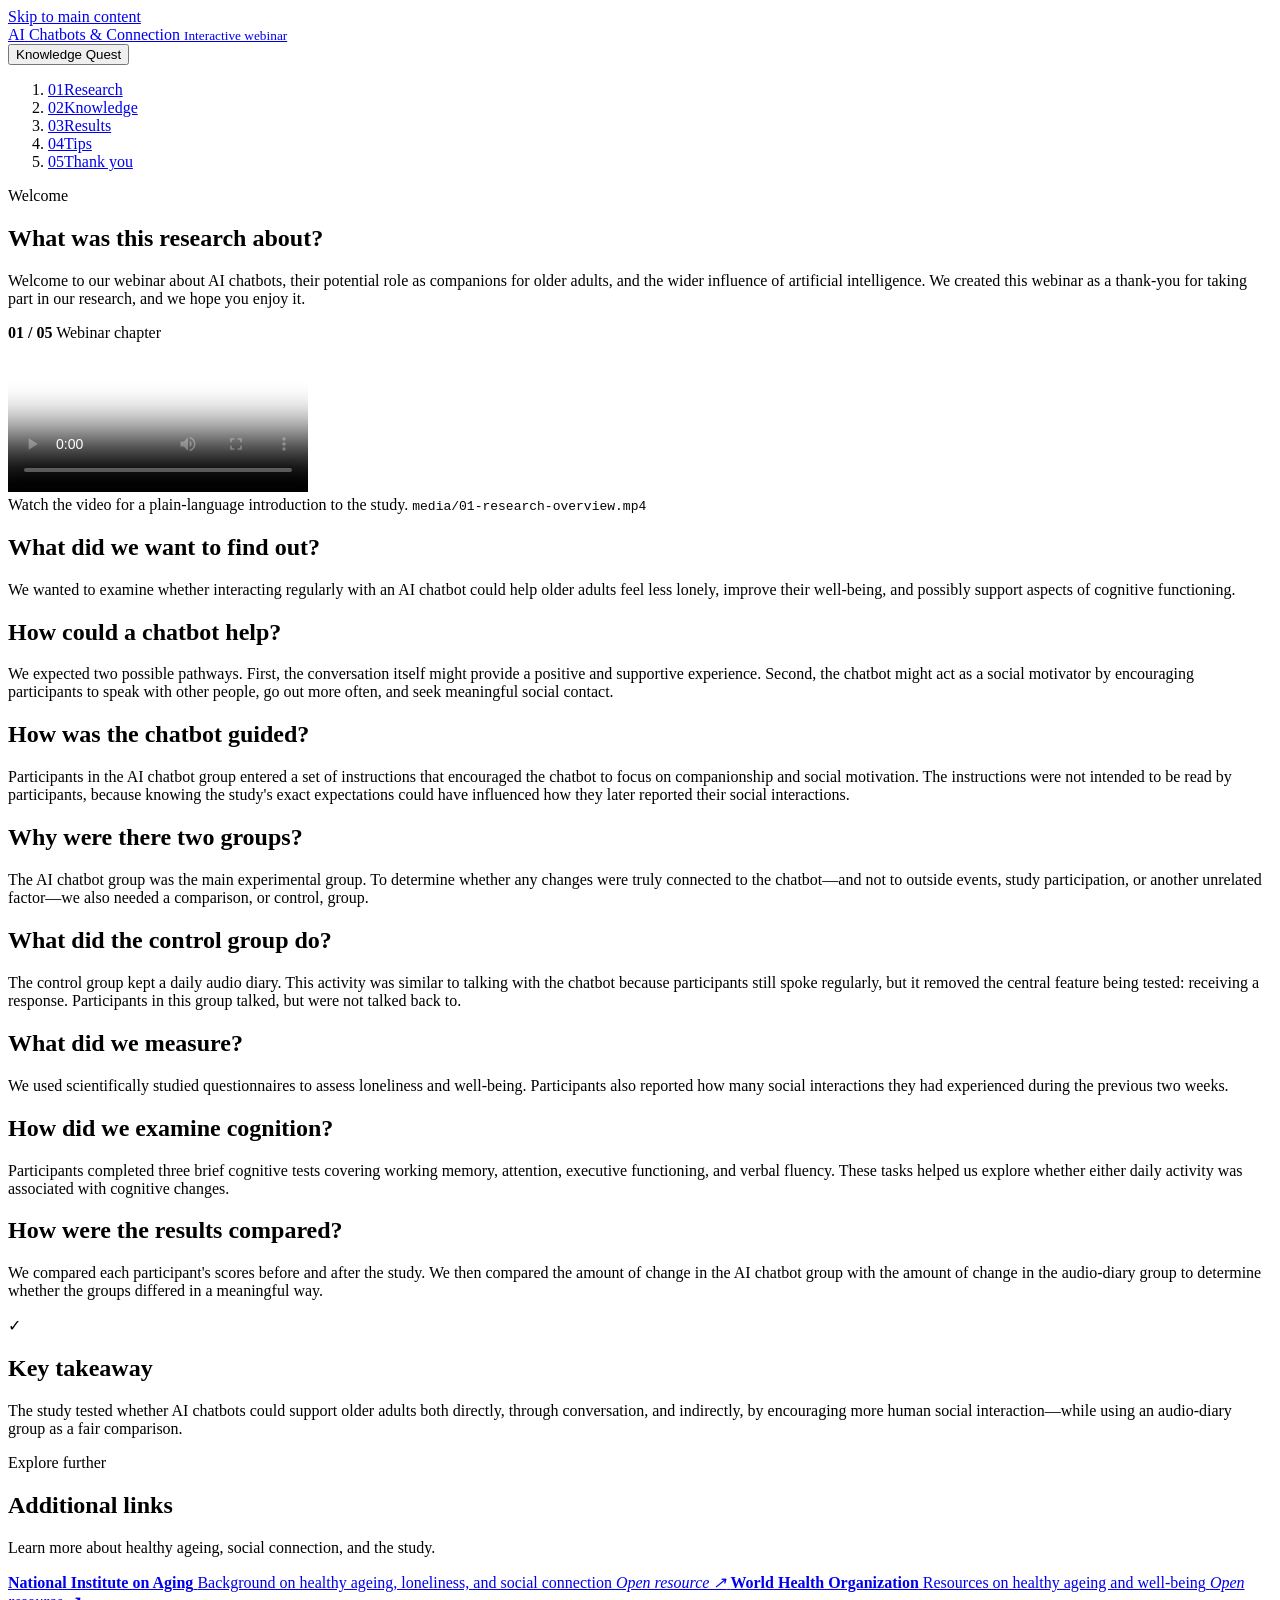
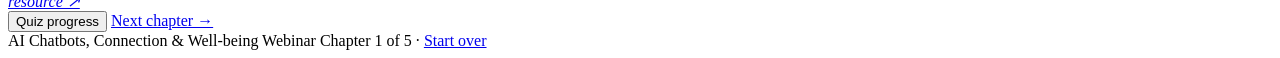
==== index.html @ cc3e3fc9 "Add files via upload" ====
<!doctype html>
<html lang="en">
<head>
  <meta charset="utf-8">
  <meta name="viewport" content="width=device-width, initial-scale=1">
  <meta
    name="description"
    content="A plain-language explanation of a four-week study examining whether AI chatbot conversations could reduce loneliness and support well-being, social interaction, and cognitive functioning in older adults."
  >
  <title>1. What was this research about? | AI Chatbots Webinar</title>
  <link rel="stylesheet" href="assets/style.css">
  <script src="assets/app.js" defer></script>
</head>

<body>
<a class="skip-link" href="#main">Skip to main content</a>

<header class="site-header">
  <div class="header-inner">
    <a class="brand" href="index.html">
      <span class="brand-mark">AI</span>
      <span class="brand-copy">
        Chatbots &amp; Connection
        <small>Interactive webinar</small>
      </span>
    </a>

    <div class="header-actions">
      <button class="quiz-launch" data-open-quiz>Knowledge Quest</button>
    </div>
  </div>

  <nav class="chapter-nav" aria-label="Webinar chapters">
    <ol>
      <li>
        <a href="index.html" aria-current="page">
          <span>01</span>Research
        </a>
      </li>

      <li>
        <a href="knowledge-and-gaps.html">
          <span>02</span>Knowledge
        </a>
      </li>

      <li>
        <a href="our-results.html">
          <span>03</span>Results
        </a>
      </li>

      <li>
        <a href="ai-chatbot-tips.html">
          <span>04</span>Tips
        </a>
      </li>

      <li>
        <a href="thank-you.html">
          <span>05</span>Thank you
        </a>
      </li>
    </ol>
  </nav>
</header>

<main id="main">

  <section class="hero">
    <div>
      <span class="eyebrow">Welcome</span>

      <h1>What was this research about?</h1>

      <p>
        Welcome to our webinar about AI chatbots, their potential role as companions
        for older adults, and the wider influence of artificial intelligence. We
        created this webinar as a thank-you for taking part in our research, and we
        hope you enjoy it.
      </p>
    </div>

    <aside class="chapter-badge" aria-label="Chapter 1 of 5">
      <strong>01 / 05</strong>
      <span>Webinar chapter</span>
    </aside>
  </section>


  <section class="video-card" aria-label="Chapter video">
    <video controls preload="metadata" poster="assets/poster-01.png">
      <source src="media/01-research-overview.mp4" type="video/mp4">
      Your browser does not support HTML video.
    </video>

    <div class="video-note">
      <span>Watch the video for a plain-language introduction to the study.</span>
      <code>media/01-research-overview.mp4</code>
    </div>
  </section>


  <section class="content-grid" aria-label="Chapter explanation">

    <article class="info-card">
      <h2>What did we want to find out?</h2>

      <p>
        We wanted to examine whether interacting regularly with an AI chatbot could
        help older adults feel less lonely, improve their well-being, and possibly
        support aspects of cognitive functioning.
      </p>
    </article>


    <article class="info-card">
      <h2>How could a chatbot help?</h2>

      <p>
        We expected two possible pathways. First, the conversation itself might
        provide a positive and supportive experience. Second, the chatbot might act
        as a social motivator by encouraging participants to speak with other people,
        go out more often, and seek meaningful social contact.
      </p>
    </article>


    <article class="info-card">
      <h2>How was the chatbot guided?</h2>

      <p>
        Participants in the AI chatbot group entered a set of instructions that
        encouraged the chatbot to focus on companionship and social motivation. The
        instructions were not intended to be read by participants, because knowing
        the study's exact expectations could have influenced how they later reported
        their social interactions.
      </p>
    </article>


    <article class="info-card">
      <h2>Why were there two groups?</h2>

      <p>
        The AI chatbot group was the main experimental group. To determine whether
        any changes were truly connected to the chatbot—and not to outside events,
        study participation, or another unrelated factor—we also needed a comparison,
        or control, group.
      </p>
    </article>


    <article class="info-card">
      <h2>What did the control group do?</h2>

      <p>
        The control group kept a daily audio diary. This activity was similar to
        talking with the chatbot because participants still spoke regularly, but it
        removed the central feature being tested: receiving a response. Participants
        in this group talked, but were not talked back to.
      </p>
    </article>


    <article class="info-card">
      <h2>What did we measure?</h2>

      <p>
        We used scientifically studied questionnaires to assess loneliness and
        well-being. Participants also reported how many social interactions they had
        experienced during the previous two weeks.
      </p>
    </article>


    <article class="info-card">
      <h2>How did we examine cognition?</h2>

      <p>
        Participants completed three brief cognitive tests covering working memory,
        attention, executive functioning, and verbal fluency. These tasks helped us
        explore whether either daily activity was associated with cognitive changes.
      </p>
    </article>


    <article class="info-card">
      <h2>How were the results compared?</h2>

      <p>
        We compared each participant's scores before and after the study. We then
        compared the amount of change in the AI chatbot group with the amount of
        change in the audio-diary group to determine whether the groups differed in a
        meaningful way.
      </p>
    </article>

  </section>


  <section class="takeaway">
    <div class="takeaway-icon">✓</div>

    <div>
      <h2>Key takeaway</h2>

      <p>
        The study tested whether AI chatbots could support older adults both directly,
        through conversation, and indirectly, by encouraging more human social
        interaction—while using an audio-diary group as a fair comparison.
      </p>
    </div>
  </section>


  <section class="resources">
    <div class="section-heading">

      <div>
        <span class="eyebrow">Explore further</span>
        <h2>Additional links</h2>
      </div>

      <p>
        Learn more about healthy ageing, social connection, and the study.
      </p>

    </div>


    <div class="resource-list">

      <a
        class="resource-link"
        href="https://www.nia.nih.gov/"
        target="_blank"
        rel="noopener noreferrer"
      >
        <strong>National Institute on Aging</strong>
        <span>Background on healthy ageing, loneliness, and social connection</span>
        <em>Open resource ↗</em>
      </a>


      <a
        class="resource-link"
        href="https://www.who.int/health-topics/ageing"
        target="_blank"
        rel="noopener noreferrer"
      >
        <strong>World Health Organization</strong>
        <span>Resources on healthy ageing and well-being</span>
        <em>Open resource ↗</em>
      </a>

    </div>
  </section>


  <nav class="page-controls" aria-label="Chapter controls">
    <span></span>

    <button data-open-quiz>
      Quiz progress
    </button>

    <a class="next" href="knowledge-and-gaps.html">
      Next chapter →
    </a>
  </nav>

</main>


<footer class="site-footer">
  <div class="footer-inner">

    <span>
      AI Chatbots, Connection &amp; Well-being Webinar
    </span>

    <span>
      Chapter 1 of 5 ·
      <a href="index.html">Start over</a>
    </span>

  </div>
</footer>


<dialog
  class="quiz-dialog"
  id="quizDialog"
  aria-labelledby="quizTitle"
>
  <div class="quiz-shell">

    <div class="quiz-top">

      <div>
        <span class="eyebrow">Interactive game</span>
        <h2 id="quizTitle">Knowledge Quest</h2>
      </div>

      <button
        class="quiz-close"
        data-close-quiz
        aria-label="Close quiz"
      >
        ×
      </button>

    </div>

    <div id="quizContent"></div>

  </div>
</dialog>

</body>
</html>
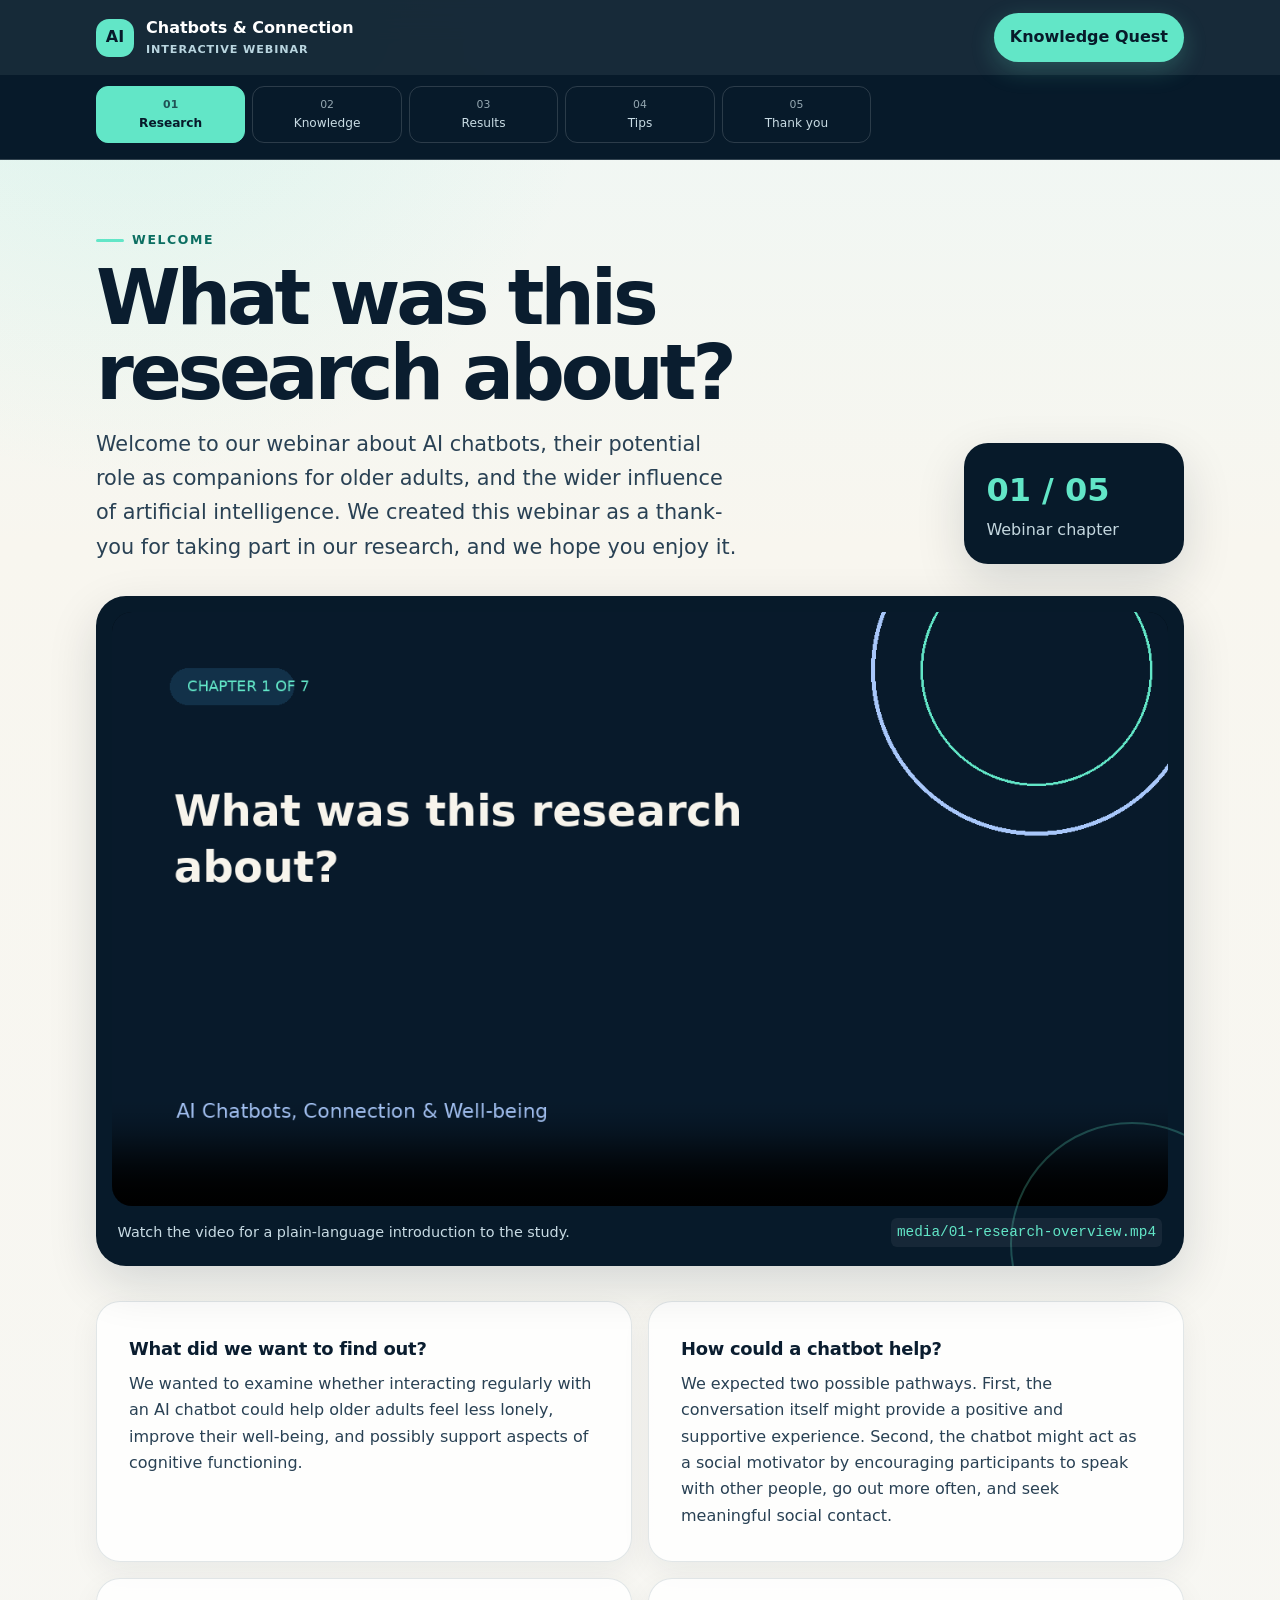
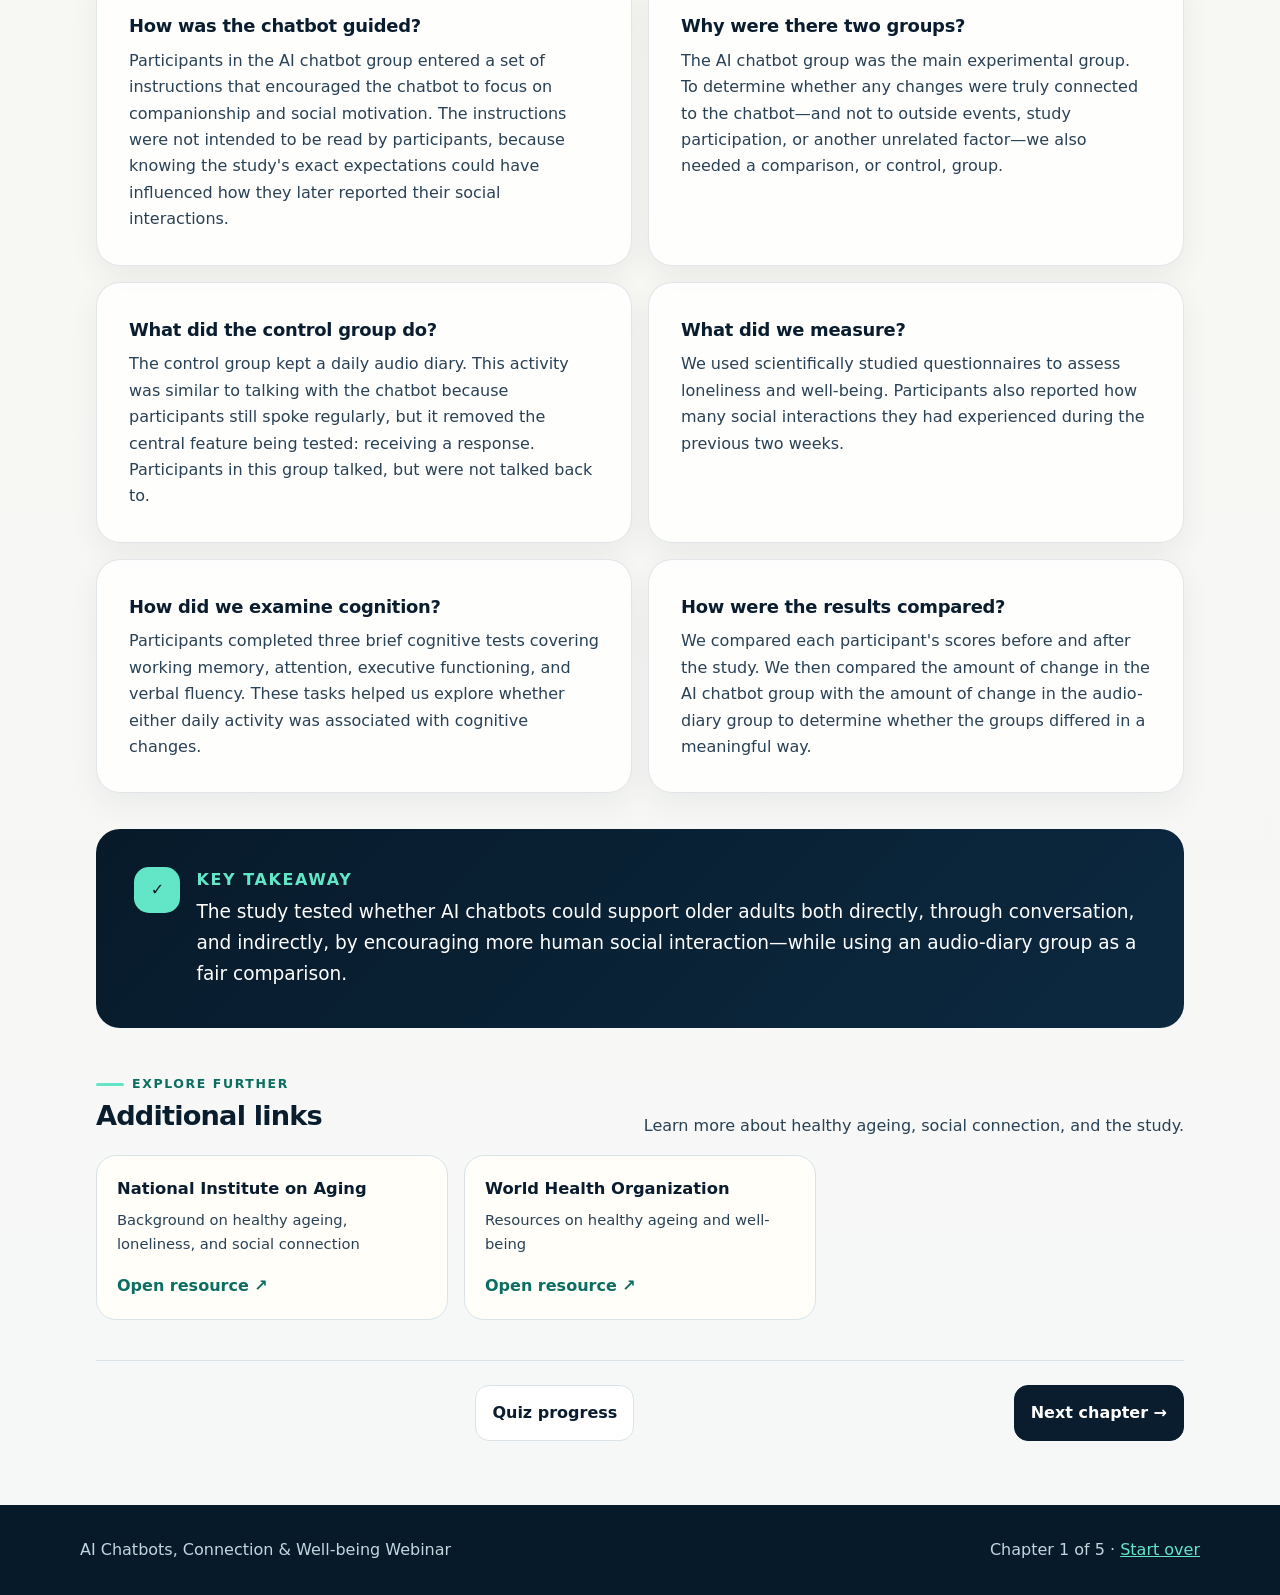
==== commit d8b16254: "Update index.html" ====
--- a/index.html
+++ b/index.html
@@ -8,8 +8,8 @@
     content="A plain-language explanation of a four-week study examining whether AI chatbot conversations could reduce loneliness and support well-being, social interaction, and cognitive functioning in older adults."
   >
   <title>1. What was this research about? | AI Chatbots Webinar</title>
-  <link rel="stylesheet" href="assets/style.css">
-  <script src="assets/app.js" defer></script>
+  <link rel="stylesheet" href="style.css">
+  <script src="app.js" defer></script>
 </head>
 
 <body>
@@ -89,7 +89,7 @@
 
 
   <section class="video-card" aria-label="Chapter video">
-    <video controls preload="metadata" poster="assets/poster-01.png">
+    <video controls preload="metadata" poster="poster-01.png">
       <source src="media/01-research-overview.mp4" type="video/mp4">
       Your browser does not support HTML video.
     </video>
@@ -319,4 +319,4 @@
 </dialog>
 
 </body>
-</html>+</html>
--- a/style.css
+++ b/style.css
@@ -0,0 +1,218 @@
+
+:root{
+  --ink:#0a1d2f;
+  --ink-soft:#294154;
+  --navy:#071a2a;
+  --navy-2:#0c2940;
+  --mint:#62e6c7;
+  --sky:#a8c7fa;
+  --cream:#f7f4ec;
+  --paper:#fffef9;
+  --line:#d9e3e8;
+  --warning:#f4c36a;
+  --shadow:0 18px 50px rgba(5,27,43,.14);
+  --radius:24px;
+  --max:1120px;
+}
+*{box-sizing:border-box}
+html{scroll-behavior:smooth}
+body{
+  margin:0;
+  font-family:Inter,ui-sans-serif,system-ui,-apple-system,BlinkMacSystemFont,"Segoe UI",sans-serif;
+  color:var(--ink);
+  background:
+    radial-gradient(circle at 10% 0%,rgba(98,230,199,.15),transparent 30rem),
+    linear-gradient(180deg,#eef7f5 0,#f8f6ef 34rem,#f6f8f8 100%);
+  line-height:1.65;
+}
+a{color:inherit}
+button,input{font:inherit}
+.skip-link{
+  position:absolute;left:-9999px;top:8px;background:white;padding:.75rem 1rem;z-index:1000;border-radius:10px
+}
+.skip-link:focus{left:8px}
+.site-header{
+  position:sticky;top:0;z-index:50;
+  background:rgba(7,26,42,.93);
+  backdrop-filter:blur(16px);
+  color:white;
+  border-bottom:1px solid rgba(255,255,255,.12)
+}
+.header-inner{
+  max-width:var(--max);margin:auto;padding:.8rem 1rem;
+  display:flex;align-items:center;justify-content:space-between;gap:1rem
+}
+.brand{display:flex;align-items:center;gap:.75rem;text-decoration:none;font-weight:800}
+.brand-mark{
+  width:38px;height:38px;border-radius:13px;
+  display:grid;place-items:center;background:var(--mint);color:var(--navy);font-weight:900
+}
+.brand-copy small{display:block;color:#b9d5df;font-size:.7rem;letter-spacing:.08em;text-transform:uppercase}
+.header-actions{display:flex;align-items:center;gap:.7rem}
+.quiz-launch{
+  border:0;border-radius:999px;padding:.72rem 1rem;font-weight:800;
+  color:var(--navy);background:var(--mint);cursor:pointer;
+  box-shadow:0 8px 24px rgba(98,230,199,.22)
+}
+.menu-toggle{display:none;background:transparent;border:1px solid rgba(255,255,255,.35);color:white;border-radius:10px;padding:.55rem .75rem}
+.chapter-nav{background:var(--navy);color:white}
+.chapter-nav ol{
+  max-width:var(--max);margin:0 auto;padding:.7rem 1rem 1rem;
+  display:grid;grid-template-columns:repeat(7,1fr);gap:.45rem;list-style:none
+}
+.chapter-nav a{
+  display:block;text-decoration:none;text-align:center;
+  border:1px solid rgba(255,255,255,.15);border-radius:12px;
+  padding:.52rem .35rem;color:#c9dce4;font-size:.76rem;white-space:nowrap;overflow:hidden;text-overflow:ellipsis
+}
+.chapter-nav a span{display:block;font-size:.68rem;opacity:.72}
+.chapter-nav a:hover,.chapter-nav a:focus-visible{border-color:var(--mint);color:white}
+.chapter-nav a[aria-current="page"]{background:var(--mint);color:var(--navy);border-color:var(--mint);font-weight:900}
+main{max-width:var(--max);margin:auto;padding:clamp(2rem,5vw,4rem) 1rem 4rem}
+.hero{
+  display:grid;grid-template-columns:minmax(0,1.25fr) minmax(260px,.75fr);
+  gap:clamp(1.5rem,4vw,4rem);align-items:end;margin-bottom:2rem
+}
+.eyebrow{
+  display:inline-flex;align-items:center;gap:.5rem;
+  text-transform:uppercase;letter-spacing:.13em;font-weight:900;font-size:.78rem;color:#0b6e61
+}
+.eyebrow::before{content:"";width:28px;height:3px;background:var(--mint);border-radius:999px}
+h1{font-size:clamp(2.4rem,6vw,5.7rem);line-height:.98;letter-spacing:-.055em;margin:.6rem 0 1rem;max-width:950px}
+.hero p{font-size:clamp(1.05rem,2vw,1.3rem);color:var(--ink-soft);max-width:760px;margin:0}
+.chapter-badge{
+  justify-self:end;background:var(--navy);color:white;border-radius:var(--radius);padding:1.3rem 1.4rem;
+  min-width:220px;box-shadow:var(--shadow)
+}
+.chapter-badge strong{display:block;font-size:2rem;color:var(--mint)}
+.chapter-badge span{color:#c4d7df}
+.video-card{
+  background:var(--navy);padding:clamp(.65rem,2vw,1rem);border-radius:30px;box-shadow:var(--shadow);
+  position:relative;overflow:hidden;margin:2rem 0 1rem
+}
+.video-card::after{
+  content:"";position:absolute;inset:auto -70px -100px auto;width:240px;height:240px;border-radius:50%;
+  border:2px solid rgba(98,230,199,.25);pointer-events:none
+}
+.video-card video{display:block;width:100%;aspect-ratio:16/9;border-radius:20px;background:#020b12}
+.video-note{
+  display:flex;justify-content:space-between;gap:1rem;align-items:center;color:#c8dbe4;padding:.75rem .35rem .15rem;font-size:.9rem
+}
+.video-note code{color:var(--mint);background:rgba(255,255,255,.06);padding:.18rem .4rem;border-radius:6px}
+.content-grid{
+  margin:2.2rem 0;display:grid;grid-template-columns:repeat(2,minmax(0,1fr));gap:1rem
+}
+.info-card{
+  background:rgba(255,255,255,.82);border:1px solid rgba(17,60,74,.12);
+  border-radius:var(--radius);padding:clamp(1.25rem,3vw,2rem);
+  box-shadow:0 10px 30px rgba(11,41,56,.06)
+}
+.info-card h2{font-size:1.12rem;margin:0 0 .45rem;letter-spacing:-.015em}
+.info-card p{margin:0;color:var(--ink-soft)}
+.results-panel{
+  background:#fff8df;border:1px solid #e8c66d;border-radius:var(--radius);
+  padding:1.2rem 1.4rem;margin:1.4rem 0
+}
+.results-panel strong{display:block;margin-bottom:.25rem}
+.placeholder-grid{display:grid;grid-template-columns:repeat(4,1fr);gap:.8rem;margin-top:1rem}
+.placeholder-stat{background:white;border:1px dashed #c89c35;border-radius:16px;padding:1rem}
+.placeholder-stat b{display:block;font-size:1.25rem;color:#865e0c}
+.takeaway{
+  background:linear-gradient(135deg,var(--navy),var(--navy-2));
+  color:white;border-radius:var(--radius);padding:clamp(1.4rem,4vw,2.4rem);
+  display:grid;grid-template-columns:auto 1fr;gap:1rem;align-items:start
+}
+.takeaway-icon{width:46px;height:46px;display:grid;place-items:center;border-radius:15px;background:var(--mint);color:var(--navy);font-weight:900}
+.takeaway h2{margin:0 0 .25rem;font-size:1rem;color:var(--mint);text-transform:uppercase;letter-spacing:.1em}
+.takeaway p{margin:0;font-size:1.16rem}
+.resources{margin:2.5rem 0}
+.section-heading{display:flex;justify-content:space-between;gap:1rem;align-items:end;margin-bottom:1rem}
+.section-heading h2{font-size:1.7rem;margin:0;letter-spacing:-.03em}
+.section-heading p{margin:0;color:var(--ink-soft)}
+.resource-list{display:grid;grid-template-columns:repeat(3,minmax(0,1fr));gap:1rem}
+.resource-link{
+  text-decoration:none;background:var(--paper);border:1px solid var(--line);border-radius:20px;padding:1.25rem;
+  display:flex;flex-direction:column;min-height:160px;transition:.2s transform,.2s box-shadow,.2s border-color
+}
+.resource-link:hover,.resource-link:focus-visible{transform:translateY(-3px);box-shadow:var(--shadow);border-color:var(--mint)}
+.resource-link strong{font-size:1.02rem}
+.resource-link span{color:var(--ink-soft);font-size:.92rem;margin-top:.3rem}
+.resource-link em{font-style:normal;margin-top:auto;padding-top:1rem;font-weight:900;color:#0b6e61}
+.page-controls{
+  display:flex;justify-content:space-between;gap:1rem;align-items:center;
+  border-top:1px solid var(--line);padding-top:1.5rem;margin-top:2.5rem
+}
+.page-controls a,.page-controls button{
+  text-decoration:none;border:1px solid var(--line);background:white;color:var(--ink);
+  border-radius:14px;padding:.85rem 1rem;font-weight:800;cursor:pointer
+}
+.page-controls .next{background:var(--ink);color:white;border-color:var(--ink)}
+.site-footer{background:var(--navy);color:#c3d6df;padding:2rem 1rem}
+.footer-inner{max-width:var(--max);margin:auto;display:flex;justify-content:space-between;gap:1rem;align-items:center}
+.footer-inner a{color:var(--mint)}
+/* Quiz */
+.quiz-dialog{
+  width:min(720px,calc(100% - 1.25rem));border:0;border-radius:28px;padding:0;
+  box-shadow:0 30px 100px rgba(0,0,0,.35);background:var(--paper)
+}
+.quiz-dialog::backdrop{background:rgba(2,10,16,.76);backdrop-filter:blur(4px)}
+.quiz-shell{padding:clamp(1.2rem,4vw,2rem)}
+.quiz-top{display:flex;justify-content:space-between;gap:1rem;align-items:start}
+.quiz-top h2{margin:0;font-size:1.7rem;letter-spacing:-.03em}
+.quiz-close{border:0;background:#e9eff1;width:38px;height:38px;border-radius:50%;cursor:pointer;font-size:1.2rem}
+.quiz-meta{display:flex;gap:.7rem;flex-wrap:wrap;margin:1rem 0}
+.pill{padding:.36rem .7rem;border-radius:999px;background:#e8f6f3;font-weight:800;font-size:.86rem}
+.quiz-progress{height:10px;background:#dce6e8;border-radius:999px;overflow:hidden}
+.quiz-progress span{display:block;height:100%;width:0;background:var(--mint);transition:width .25s}
+.question{font-size:1.25rem;font-weight:850;margin:1.35rem 0 .85rem}
+.answer-list{display:grid;gap:.65rem}
+.answer{
+  width:100%;text-align:left;border:1px solid var(--line);background:white;border-radius:14px;padding:.9rem 1rem;
+  cursor:pointer;display:flex;gap:.75rem;align-items:flex-start
+}
+.answer:hover,.answer:focus-visible{border-color:#5ebfac}
+.answer.selected{border-color:#0d8b75;background:#effbf8}
+.answer.correct{border-color:#2c916b;background:#e9f8ef}
+.answer.incorrect{border-color:#bd5555;background:#fff0f0}
+.answer-key{
+  flex:0 0 28px;height:28px;border-radius:8px;background:#edf1f2;display:grid;place-items:center;font-weight:900
+}
+.feedback{
+  margin-top:1rem;padding:1rem;border-radius:14px;background:#eef5f6;display:none
+}
+.feedback.show{display:block}
+.quiz-actions{display:flex;justify-content:flex-end;gap:.75rem;margin-top:1rem}
+.quiz-actions button{border:0;border-radius:12px;padding:.8rem 1rem;font-weight:900;cursor:pointer}
+.quiz-actions .primary{background:var(--ink);color:white}
+.quiz-actions .secondary{background:#e7edef;color:var(--ink)}
+.quiz-finish{text-align:center;padding:1rem 0}
+.quiz-finish .score-ring{
+  width:150px;height:150px;border-radius:50%;display:grid;place-items:center;margin:1rem auto;
+  border:14px solid var(--mint);background:var(--navy);color:white;font-size:2rem;font-weight:900
+}
+.confetti{position:fixed;inset:0;pointer-events:none;overflow:hidden;z-index:9999}
+.confetti i{position:absolute;top:-10px;width:10px;height:16px;background:var(--mint);animation:fall 1.7s linear forwards}
+@keyframes fall{to{transform:translateY(105vh) rotate(720deg)}}
+@media (max-width:850px){
+  .hero{grid-template-columns:1fr}
+  .chapter-badge{justify-self:start}
+  .content-grid,.resource-list{grid-template-columns:1fr}
+  .placeholder-grid{grid-template-columns:repeat(2,1fr)}
+  .chapter-nav ol{grid-template-columns:repeat(7,minmax(84px,1fr));overflow:auto}
+}
+@media (max-width:560px){
+  .brand-copy{display:none}
+  .menu-toggle{display:inline-block}
+  .header-actions .quiz-launch{padding:.65rem .8rem}
+  h1{font-size:2.55rem}
+  .video-note{display:block}
+  .video-note code{display:inline-block;margin-top:.35rem}
+  .takeaway{grid-template-columns:1fr}
+  .page-controls{align-items:stretch;flex-direction:column}
+  .page-controls a,.page-controls button{text-align:center}
+  .placeholder-grid{grid-template-columns:1fr}
+  .footer-inner{align-items:flex-start;flex-direction:column}
+}
+@media (prefers-reduced-motion:reduce){
+  *{scroll-behavior:auto!important;animation:none!important;transition:none!important}
+}
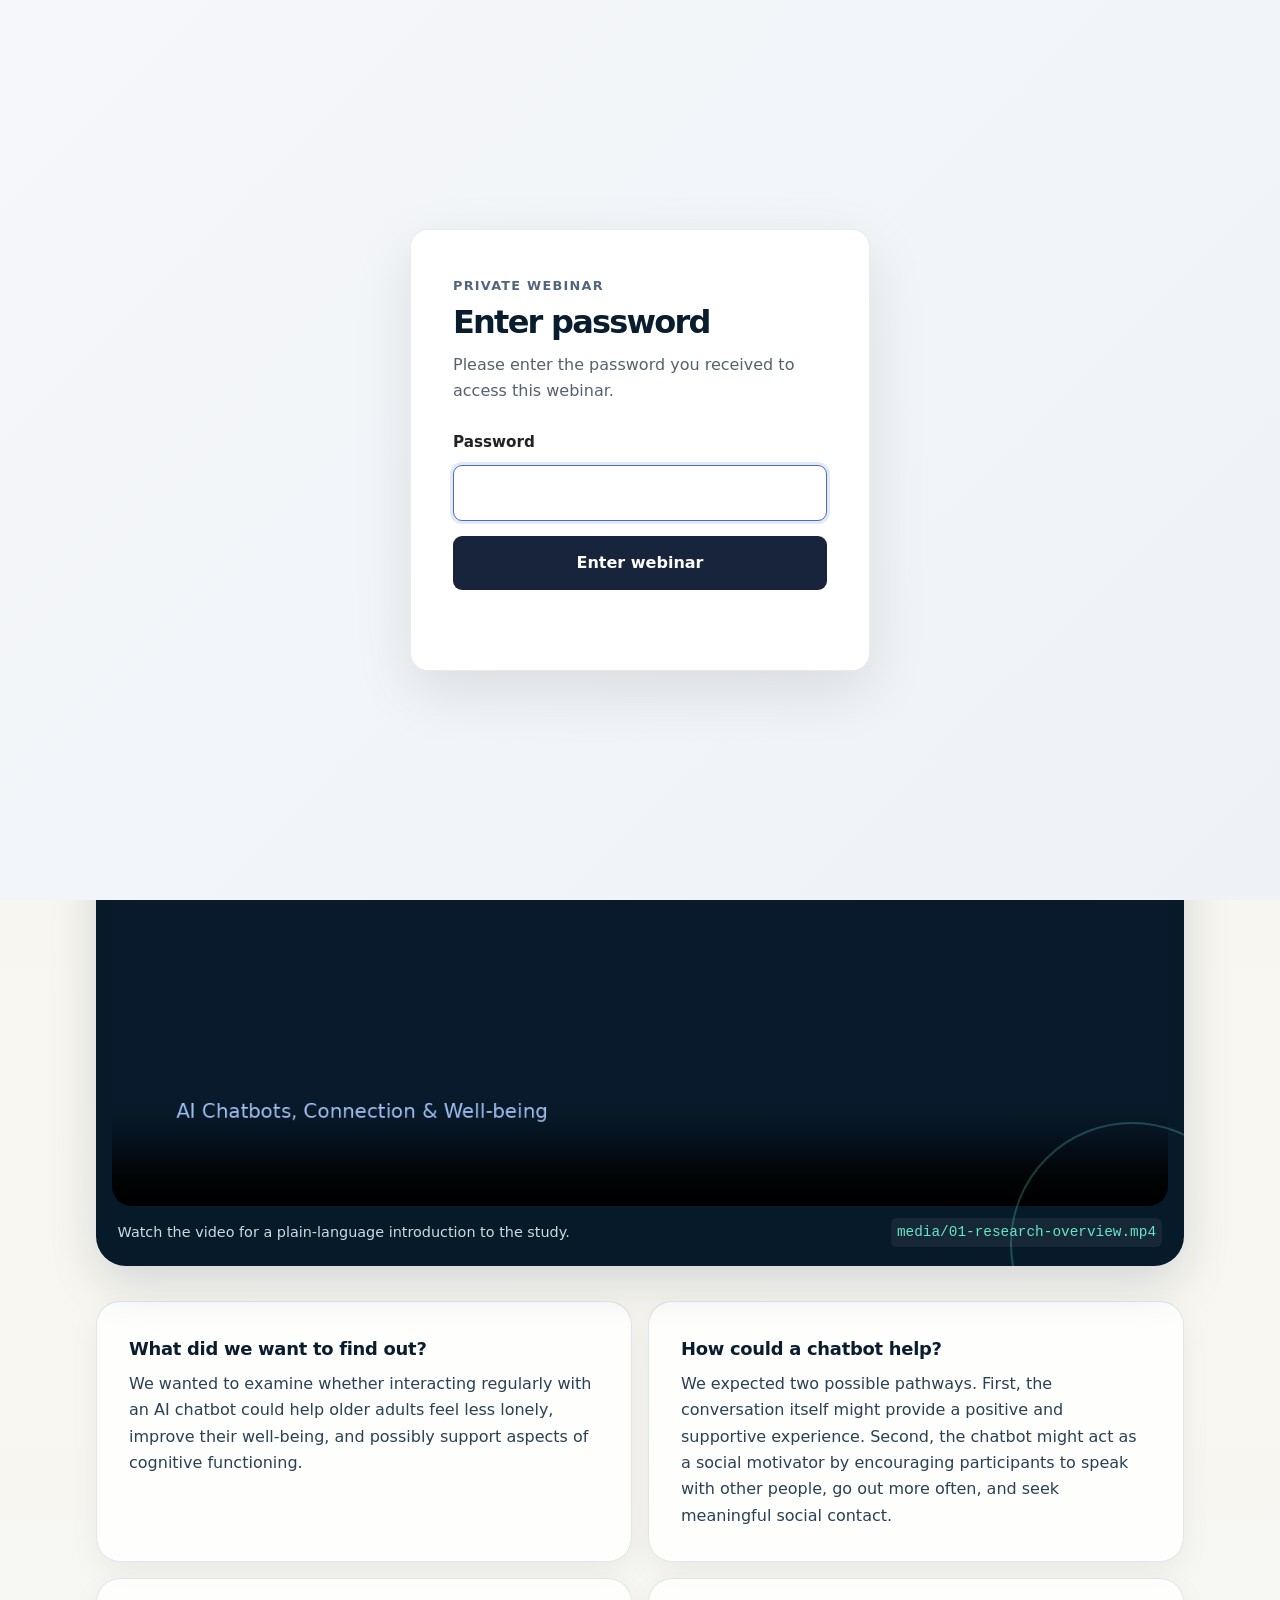
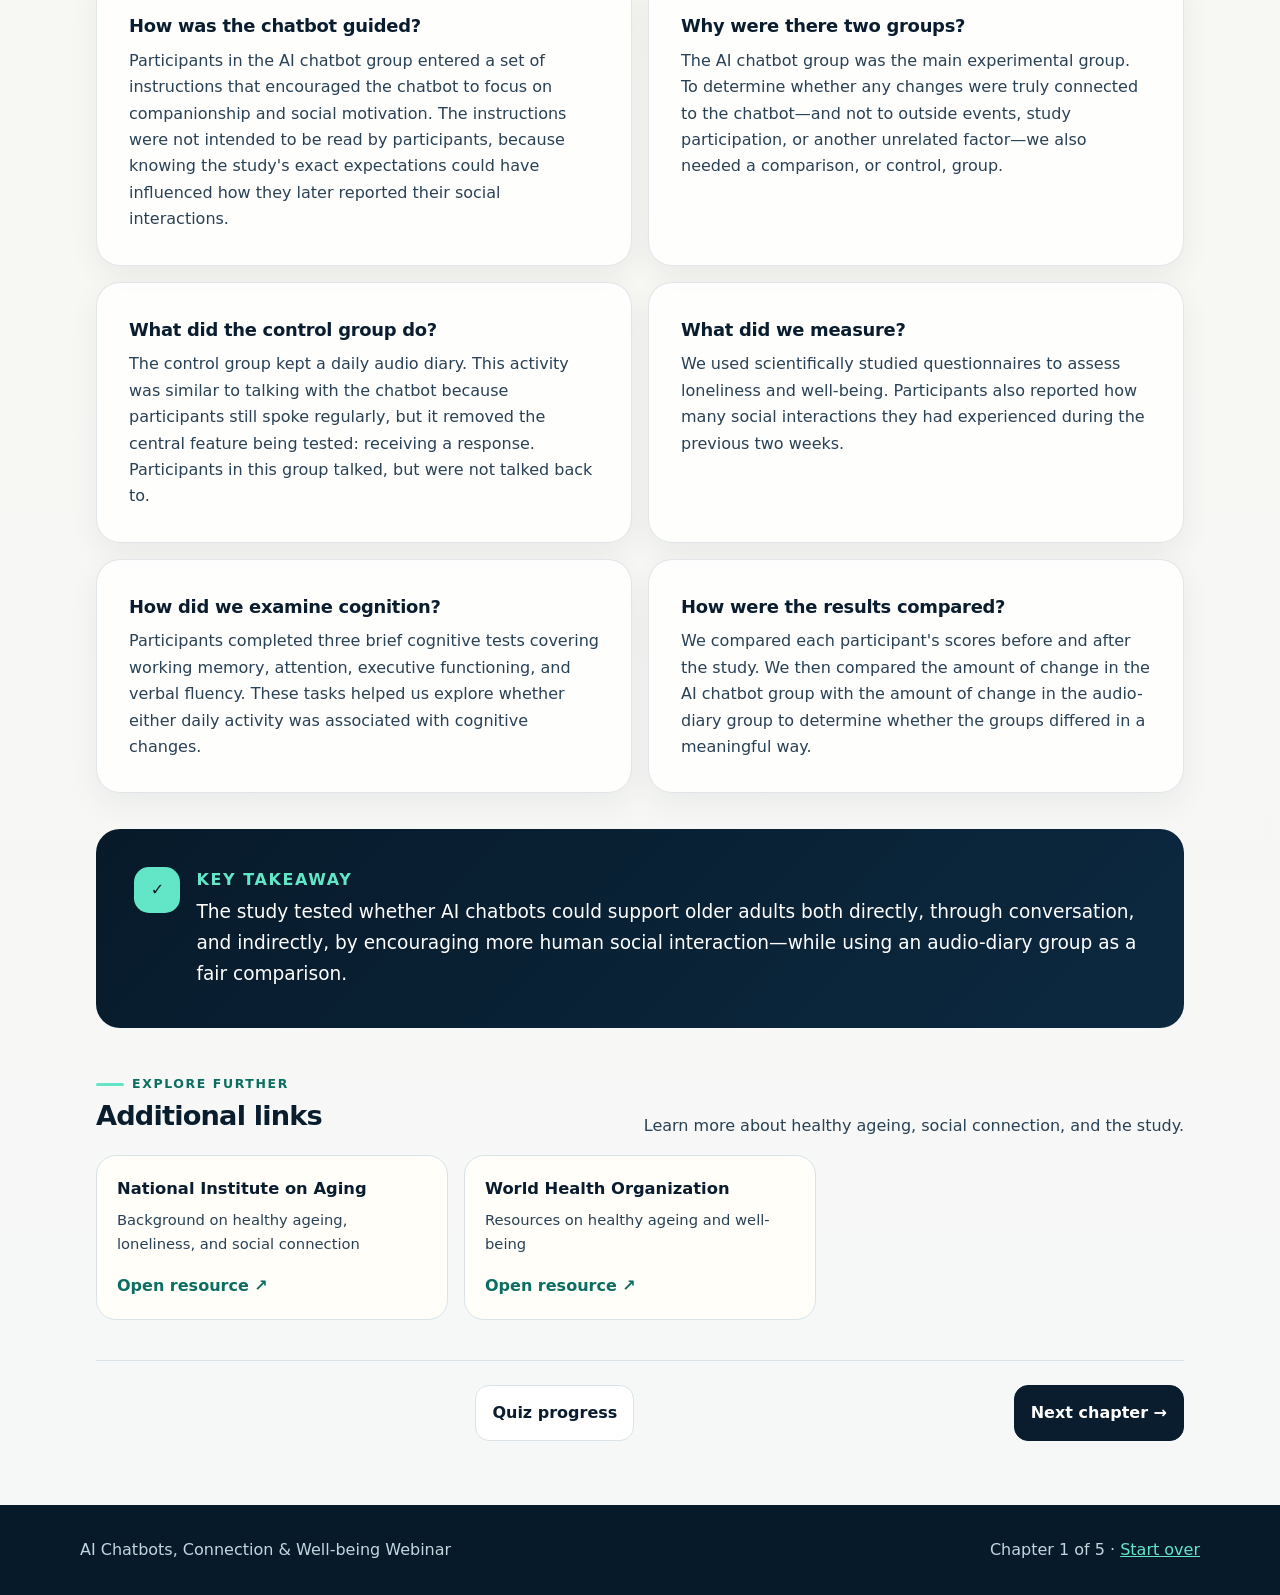
==== commit b855b58f: "Update index.html" ====
--- a/index.html
+++ b/index.html
@@ -1,77 +1,419 @@
 <!doctype html>
 <html lang="en">
+
 <head>
   <meta charset="utf-8">
-  <meta name="viewport" content="width=device-width, initial-scale=1">
+
+  <meta
+    name="viewport"
+    content="width=device-width, initial-scale=1"
+  >
+
   <meta
     name="description"
     content="A plain-language explanation of a four-week study examining whether AI chatbot conversations could reduce loneliness and support well-being, social interaction, and cognitive functioning in older adults."
   >
+
   <title>1. What was this research about? | AI Chatbots Webinar</title>
+
   <link rel="stylesheet" href="style.css">
+
+  <!-- Existing webinar JavaScript -->
   <script src="app.js" defer></script>
+
+  <!-- Password-screen styling -->
+  <style>
+
+    /* ==========================================
+       PASSWORD SCREEN
+       ========================================== */
+
+    .password-gate {
+      position: fixed;
+      inset: 0;
+      z-index: 999999;
+
+      display: flex;
+      align-items: center;
+      justify-content: center;
+
+      padding: 24px;
+
+      background:
+        linear-gradient(
+          135deg,
+          #f5f7fa 0%,
+          #eef2f7 100%
+        );
+    }
+
+
+    .password-gate.unlocked {
+      display: none;
+    }
+
+
+    .password-box {
+      width: 100%;
+      max-width: 460px;
+
+      box-sizing: border-box;
+
+      padding: 42px;
+
+      background: #ffffff;
+
+      border: 1px solid rgba(0, 0, 0, 0.08);
+
+      border-radius: 18px;
+
+      box-shadow:
+        0 20px 60px rgba(0, 0, 0, 0.10);
+
+      text-align: left;
+    }
+
+
+    .password-box .password-eyebrow {
+      display: inline-block;
+
+      margin-bottom: 8px;
+
+      font-size: 0.8rem;
+      font-weight: 700;
+
+      text-transform: uppercase;
+      letter-spacing: 0.1em;
+
+      color: #53657d;
+    }
+
+
+    .password-box h1 {
+      margin: 0 0 12px;
+
+      font-size: 2rem;
+      line-height: 1.15;
+    }
+
+
+    .password-box > p {
+      margin: 0;
+
+      line-height: 1.6;
+
+      color: #56616f;
+    }
+
+
+    .password-box form {
+      display: flex;
+      flex-direction: column;
+
+      gap: 10px;
+
+      margin-top: 26px;
+    }
+
+
+    .password-box label {
+      font-size: 0.95rem;
+      font-weight: 700;
+
+      color: #222;
+    }
+
+
+    .password-box input {
+      width: 100%;
+
+      box-sizing: border-box;
+
+      padding: 14px 16px;
+
+      border: 1px solid #c9d1dc;
+
+      border-radius: 9px;
+
+      background: #ffffff;
+
+      font: inherit;
+      font-size: 1rem;
+
+      transition:
+        border-color 0.2s ease,
+        box-shadow 0.2s ease;
+    }
+
+
+    .password-box input:focus {
+      outline: none;
+
+      border-color: #496fc5;
+
+      box-shadow:
+        0 0 0 3px rgba(73, 111, 197, 0.15);
+    }
+
+
+    .password-box button {
+      margin-top: 5px;
+
+      padding: 14px 18px;
+
+      border: none;
+
+      border-radius: 9px;
+
+      background: #17243b;
+      color: #ffffff;
+
+      font: inherit;
+      font-size: 1rem;
+      font-weight: 700;
+
+      cursor: pointer;
+
+      transition:
+        transform 0.15s ease,
+        opacity 0.15s ease;
+    }
+
+
+    .password-box button:hover {
+      opacity: 0.92;
+    }
+
+
+    .password-box button:active {
+      transform: scale(0.99);
+    }
+
+
+    .password-error {
+      min-height: 24px;
+
+      margin: 4px 0 0;
+
+      color: #b42318;
+
+      font-size: 0.9rem;
+      font-weight: 600;
+    }
+
+
+    @media (max-width: 600px) {
+
+      .password-gate {
+        padding: 16px;
+      }
+
+      .password-box {
+        padding: 30px 24px;
+      }
+
+      .password-box h1 {
+        font-size: 1.7rem;
+      }
+
+    }
+
+  </style>
+
 </head>
 
+
 <body>
-<a class="skip-link" href="#main">Skip to main content</a>
+
+
+<!-- ==========================================
+     PASSWORD GATE
+     ========================================== -->
+
+<div
+  id="passwordGate"
+  class="password-gate"
+  aria-label="Password required"
+>
+
+  <div class="password-box">
+
+    <span class="password-eyebrow">
+      Private webinar
+    </span>
+
+    <h1>
+      Enter password
+    </h1>
+
+    <p>
+      Please enter the password you received to access this webinar.
+    </p>
+
+
+    <form id="passwordForm">
+
+      <label for="sitePassword">
+        Password
+      </label>
+
+      <input
+        type="password"
+        id="sitePassword"
+        name="sitePassword"
+        autocomplete="current-password"
+        required
+        autofocus
+      >
+
+      <button type="submit">
+        Enter webinar
+      </button>
+
+      <p
+        id="passwordError"
+        class="password-error"
+        role="alert"
+        aria-live="polite"
+      ></p>
+
+    </form>
+
+  </div>
+
+</div>
+
+
+
+<!-- ==========================================
+     MAIN WEBSITE
+     ========================================== -->
+
+<a
+  class="skip-link"
+  href="#main"
+>
+  Skip to main content
+</a>
+
+
 
 <header class="site-header">
+
   <div class="header-inner">
-    <a class="brand" href="index.html">
-      <span class="brand-mark">AI</span>
+
+    <a
+      class="brand"
+      href="index.html"
+    >
+
+      <span class="brand-mark">
+        AI
+      </span>
+
       <span class="brand-copy">
         Chatbots &amp; Connection
-        <small>Interactive webinar</small>
+
+        <small>
+          Interactive webinar
+        </small>
       </span>
+
     </a>
 
+
     <div class="header-actions">
-      <button class="quiz-launch" data-open-quiz>Knowledge Quest</button>
+
+      <button
+        class="quiz-launch"
+        data-open-quiz
+      >
+        Knowledge Quest
+      </button>
+
     </div>
+
   </div>
 
-  <nav class="chapter-nav" aria-label="Webinar chapters">
+
+
+  <nav
+    class="chapter-nav"
+    aria-label="Webinar chapters"
+  >
+
     <ol>
+
       <li>
-        <a href="index.html" aria-current="page">
-          <span>01</span>Research
+        <a
+          href="index.html"
+          aria-current="page"
+        >
+          <span>01</span>
+          Research
         </a>
       </li>
 
+
       <li>
         <a href="knowledge-and-gaps.html">
-          <span>02</span>Knowledge
+          <span>02</span>
+          Knowledge
         </a>
       </li>
 
+
       <li>
         <a href="our-results.html">
-          <span>03</span>Results
+          <span>03</span>
+          Results
         </a>
       </li>
 
+
       <li>
         <a href="ai-chatbot-tips.html">
-          <span>04</span>Tips
+          <span>04</span>
+          Tips
         </a>
       </li>
 
+
       <li>
         <a href="thank-you.html">
-          <span>05</span>Thank you
+          <span>05</span>
+          Thank you
         </a>
       </li>
+
     </ol>
+
   </nav>
+
 </header>
 
+
+
 <main id="main">
 
+
+  <!-- ==========================================
+       HERO
+       ========================================== -->
+
   <section class="hero">
+
     <div>
-      <span class="eyebrow">Welcome</span>
-
-      <h1>What was this research about?</h1>
+
+      <span class="eyebrow">
+        Welcome
+      </span>
+
+
+      <h1>
+        What was this research about?
+      </h1>
+
 
       <p>
         Welcome to our webinar about AI chatbots, their potential role as companions
@@ -79,43 +421,101 @@
         created this webinar as a thank-you for taking part in our research, and we
         hope you enjoy it.
       </p>
+
     </div>
 
-    <aside class="chapter-badge" aria-label="Chapter 1 of 5">
-      <strong>01 / 05</strong>
-      <span>Webinar chapter</span>
+
+    <aside
+      class="chapter-badge"
+      aria-label="Chapter 1 of 5"
+    >
+
+      <strong>
+        01 / 05
+      </strong>
+
+      <span>
+        Webinar chapter
+      </span>
+
     </aside>
+
   </section>
 
 
-  <section class="video-card" aria-label="Chapter video">
-    <video controls preload="metadata" poster="poster-01.png">
-      <source src="media/01-research-overview.mp4" type="video/mp4">
+
+  <!-- ==========================================
+       VIDEO
+       ========================================== -->
+
+  <section
+    class="video-card"
+    aria-label="Chapter video"
+  >
+
+    <video
+      controls
+      preload="metadata"
+      poster="poster-01.png"
+    >
+
+      <source
+        src="media/01-research-overview.mp4"
+        type="video/mp4"
+      >
+
       Your browser does not support HTML video.
+
     </video>
 
+
     <div class="video-note">
-      <span>Watch the video for a plain-language introduction to the study.</span>
-      <code>media/01-research-overview.mp4</code>
+
+      <span>
+        Watch the video for a plain-language introduction to the study.
+      </span>
+
+      <code>
+        media/01-research-overview.mp4
+      </code>
+
     </div>
+
   </section>
 
 
-  <section class="content-grid" aria-label="Chapter explanation">
+
+  <!-- ==========================================
+       CHAPTER EXPLANATION
+       ========================================== -->
+
+  <section
+    class="content-grid"
+    aria-label="Chapter explanation"
+  >
+
 
     <article class="info-card">
-      <h2>What did we want to find out?</h2>
+
+      <h2>
+        What did we want to find out?
+      </h2>
 
       <p>
         We wanted to examine whether interacting regularly with an AI chatbot could
         help older adults feel less lonely, improve their well-being, and possibly
         support aspects of cognitive functioning.
       </p>
+
     </article>
 
 
+
     <article class="info-card">
-      <h2>How could a chatbot help?</h2>
+
+      <h2>
+        How could a chatbot help?
+      </h2>
 
       <p>
         We expected two possible pathways. First, the conversation itself might
@@ -123,11 +523,16 @@
         as a social motivator by encouraging participants to speak with other people,
         go out more often, and seek meaningful social contact.
       </p>
+
     </article>
 
 
+
     <article class="info-card">
-      <h2>How was the chatbot guided?</h2>
+
+      <h2>
+        How was the chatbot guided?
+      </h2>
 
       <p>
         Participants in the AI chatbot group entered a set of instructions that
@@ -136,11 +541,16 @@
         the study's exact expectations could have influenced how they later reported
         their social interactions.
       </p>
+
     </article>
 
 
+
     <article class="info-card">
-      <h2>Why were there two groups?</h2>
+
+      <h2>
+        Why were there two groups?
+      </h2>
 
       <p>
         The AI chatbot group was the main experimental group. To determine whether
@@ -148,11 +558,16 @@
         study participation, or another unrelated factor—we also needed a comparison,
         or control, group.
       </p>
+
     </article>
 
 
+
     <article class="info-card">
-      <h2>What did the control group do?</h2>
+
+      <h2>
+        What did the control group do?
+      </h2>
 
       <p>
         The control group kept a daily audio diary. This activity was similar to
@@ -160,33 +575,48 @@
         removed the central feature being tested: receiving a response. Participants
         in this group talked, but were not talked back to.
       </p>
+
     </article>
 
 
+
     <article class="info-card">
-      <h2>What did we measure?</h2>
+
+      <h2>
+        What did we measure?
+      </h2>
 
       <p>
         We used scientifically studied questionnaires to assess loneliness and
         well-being. Participants also reported how many social interactions they had
         experienced during the previous two weeks.
       </p>
+
     </article>
 
 
+
     <article class="info-card">
-      <h2>How did we examine cognition?</h2>
+
+      <h2>
+        How did we examine cognition?
+      </h2>
 
       <p>
         Participants completed three brief cognitive tests covering working memory,
         attention, executive functioning, and verbal fluency. These tasks helped us
         explore whether either daily activity was associated with cognitive changes.
       </p>
+
     </article>
 
 
+
     <article class="info-card">
-      <h2>How were the results compared?</h2>
+
+      <h2>
+        How were the results compared?
+      </h2>
 
       <p>
         We compared each participant's scores before and after the study. We then
@@ -194,34 +624,64 @@
         change in the audio-diary group to determine whether the groups differed in a
         meaningful way.
       </p>
+
     </article>
 
   </section>
 
 
+
+  <!-- ==========================================
+       KEY TAKEAWAY
+       ========================================== -->
+
   <section class="takeaway">
-    <div class="takeaway-icon">✓</div>
+
+    <div class="takeaway-icon">
+      ✓
+    </div>
+
 
     <div>
-      <h2>Key takeaway</h2>
+
+      <h2>
+        Key takeaway
+      </h2>
+
 
       <p>
         The study tested whether AI chatbots could support older adults both directly,
         through conversation, and indirectly, by encouraging more human social
         interaction—while using an audio-diary group as a fair comparison.
       </p>
+
     </div>
+
   </section>
 
 
+
+  <!-- ==========================================
+       RESOURCES
+       ========================================== -->
+
   <section class="resources">
+
     <div class="section-heading">
 
       <div>
-        <span class="eyebrow">Explore further</span>
-        <h2>Additional links</h2>
+
+        <span class="eyebrow">
+          Explore further
+        </span>
+
+        <h2>
+          Additional links
+        </h2>
+
       </div>
 
+
       <p>
         Learn more about healthy ageing, social connection, and the study.
       </p>
@@ -229,7 +689,9 @@
     </div>
 
 
+
     <div class="resource-list">
+
 
       <a
         class="resource-link"
@@ -237,10 +699,21 @@
         target="_blank"
         rel="noopener noreferrer"
       >
-        <strong>National Institute on Aging</strong>
-        <span>Background on healthy ageing, loneliness, and social connection</span>
-        <em>Open resource ↗</em>
+
+        <strong>
+          National Institute on Aging
+        </strong>
+
+        <span>
+          Background on healthy ageing, loneliness, and social connection
+        </span>
+
+        <em>
+          Open resource ↗
+        </em>
+
       </a>
+
 
 
       <a
@@ -249,59 +722,115 @@
         target="_blank"
         rel="noopener noreferrer"
       >
-        <strong>World Health Organization</strong>
-        <span>Resources on healthy ageing and well-being</span>
-        <em>Open resource ↗</em>
+
+        <strong>
+          World Health Organization
+        </strong>
+
+        <span>
+          Resources on healthy ageing and well-being
+        </span>
+
+        <em>
+          Open resource ↗
+        </em>
+
       </a>
 
+
     </div>
+
   </section>
 
 
-  <nav class="page-controls" aria-label="Chapter controls">
+
+  <!-- ==========================================
+       PAGE CONTROLS
+       ========================================== -->
+
+  <nav
+    class="page-controls"
+    aria-label="Chapter controls"
+  >
+
     <span></span>
+
 
     <button data-open-quiz>
       Quiz progress
     </button>
 
-    <a class="next" href="knowledge-and-gaps.html">
+
+    <a
+      class="next"
+      href="knowledge-and-gaps.html"
+    >
       Next chapter →
     </a>
+
   </nav>
 
+
 </main>
 
 
+
+<!-- ==========================================
+     FOOTER
+     ========================================== -->
+
 <footer class="site-footer">
+
   <div class="footer-inner">
 
     <span>
       AI Chatbots, Connection &amp; Well-being Webinar
     </span>
 
+
     <span>
+
       Chapter 1 of 5 ·
-      <a href="index.html">Start over</a>
+
+      <a href="index.html">
+        Start over
+      </a>
+
     </span>
 
   </div>
+
 </footer>
 
+
+
+<!-- ==========================================
+     QUIZ
+     ========================================== -->
 
 <dialog
   class="quiz-dialog"
   id="quizDialog"
   aria-labelledby="quizTitle"
 >
+
   <div class="quiz-shell">
 
+
     <div class="quiz-top">
 
       <div>
-        <span class="eyebrow">Interactive game</span>
-        <h2 id="quizTitle">Knowledge Quest</h2>
+
+        <span class="eyebrow">
+          Interactive game
+        </span>
+
+        <h2 id="quizTitle">
+          Knowledge Quest
+        </h2>
+
       </div>
+
 
       <button
         class="quiz-close"
@@ -313,10 +842,109 @@
 
     </div>
 
+
     <div id="quizContent"></div>
 
+
   </div>
+
 </dialog>
 
+
+
+<!-- ==========================================
+     PASSWORD JAVASCRIPT
+     ========================================== -->
+
+<script>
+
+  /*
+   * Change this to whatever password you want.
+   */
+  const WEBSITE_PASSWORD = "ChatbotStudy2026";
+
+
+  const passwordGate =
+    document.getElementById("passwordGate");
+
+  const passwordForm =
+    document.getElementById("passwordForm");
+
+  const passwordInput =
+    document.getElementById("sitePassword");
+
+  const passwordError =
+    document.getElementById("passwordError");
+
+
+  /*
+   * Check whether the visitor has already unlocked
+   * the webinar during this browser session.
+   */
+
+  if (
+    sessionStorage.getItem("webinarAuthenticated")
+    === "true"
+  ) {
+
+    passwordGate.classList.add("unlocked");
+
+  }
+
+
+  /*
+   * Check the entered password.
+   */
+
+  passwordForm.addEventListener(
+    "submit",
+    function (event) {
+
+      event.preventDefault();
+
+
+      if (
+        passwordInput.value === WEBSITE_PASSWORD
+      ) {
+
+        /*
+         * Remember access for the rest of
+         * the browser session.
+         */
+
+        sessionStorage.setItem(
+          "webinarAuthenticated",
+          "true"
+        );
+
+
+        passwordError.textContent = "";
+
+        passwordGate.classList.add("unlocked");
+
+
+      } else {
+
+        /*
+         * Wrong password.
+         */
+
+        passwordError.textContent =
+          "Incorrect password. Please try again.";
+
+
+        passwordInput.value = "";
+
+        passwordInput.focus();
+
+      }
+
+    }
+  );
+
+</script>
+
+
 </body>
+
 </html>
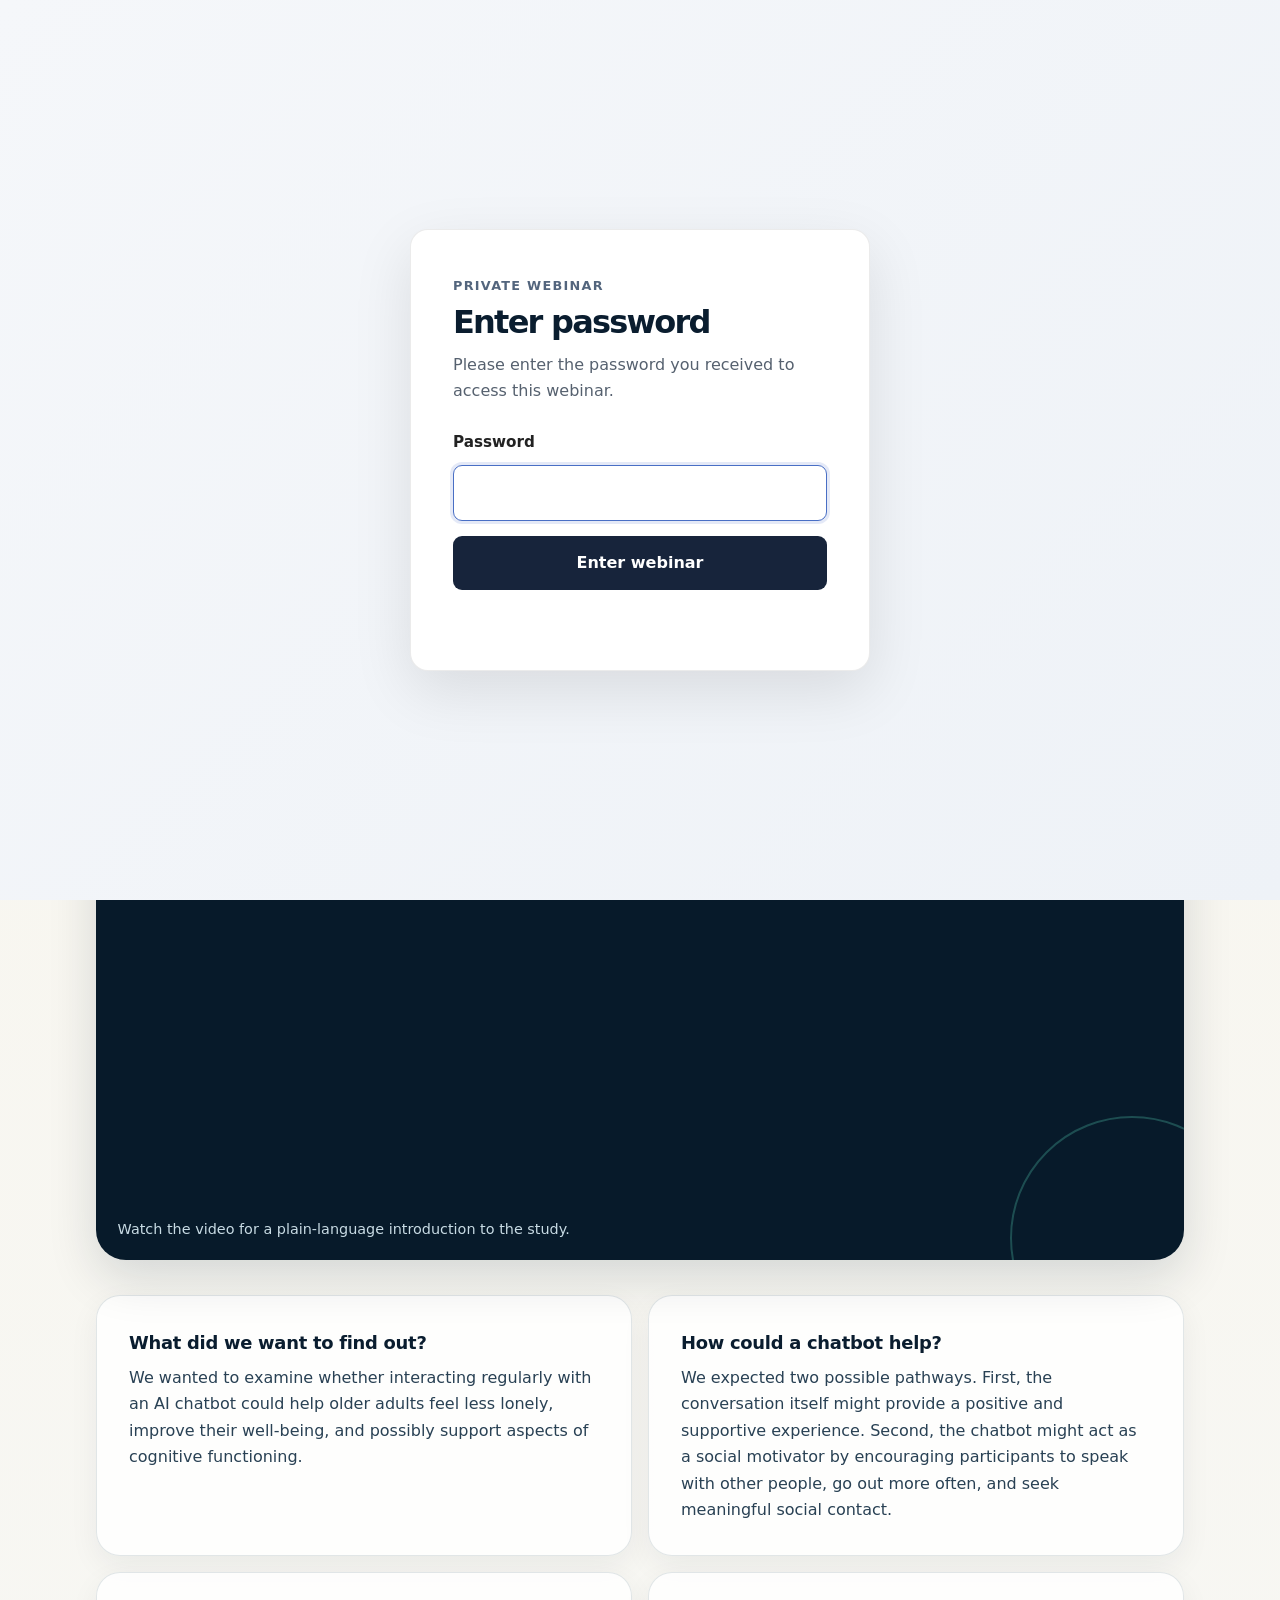
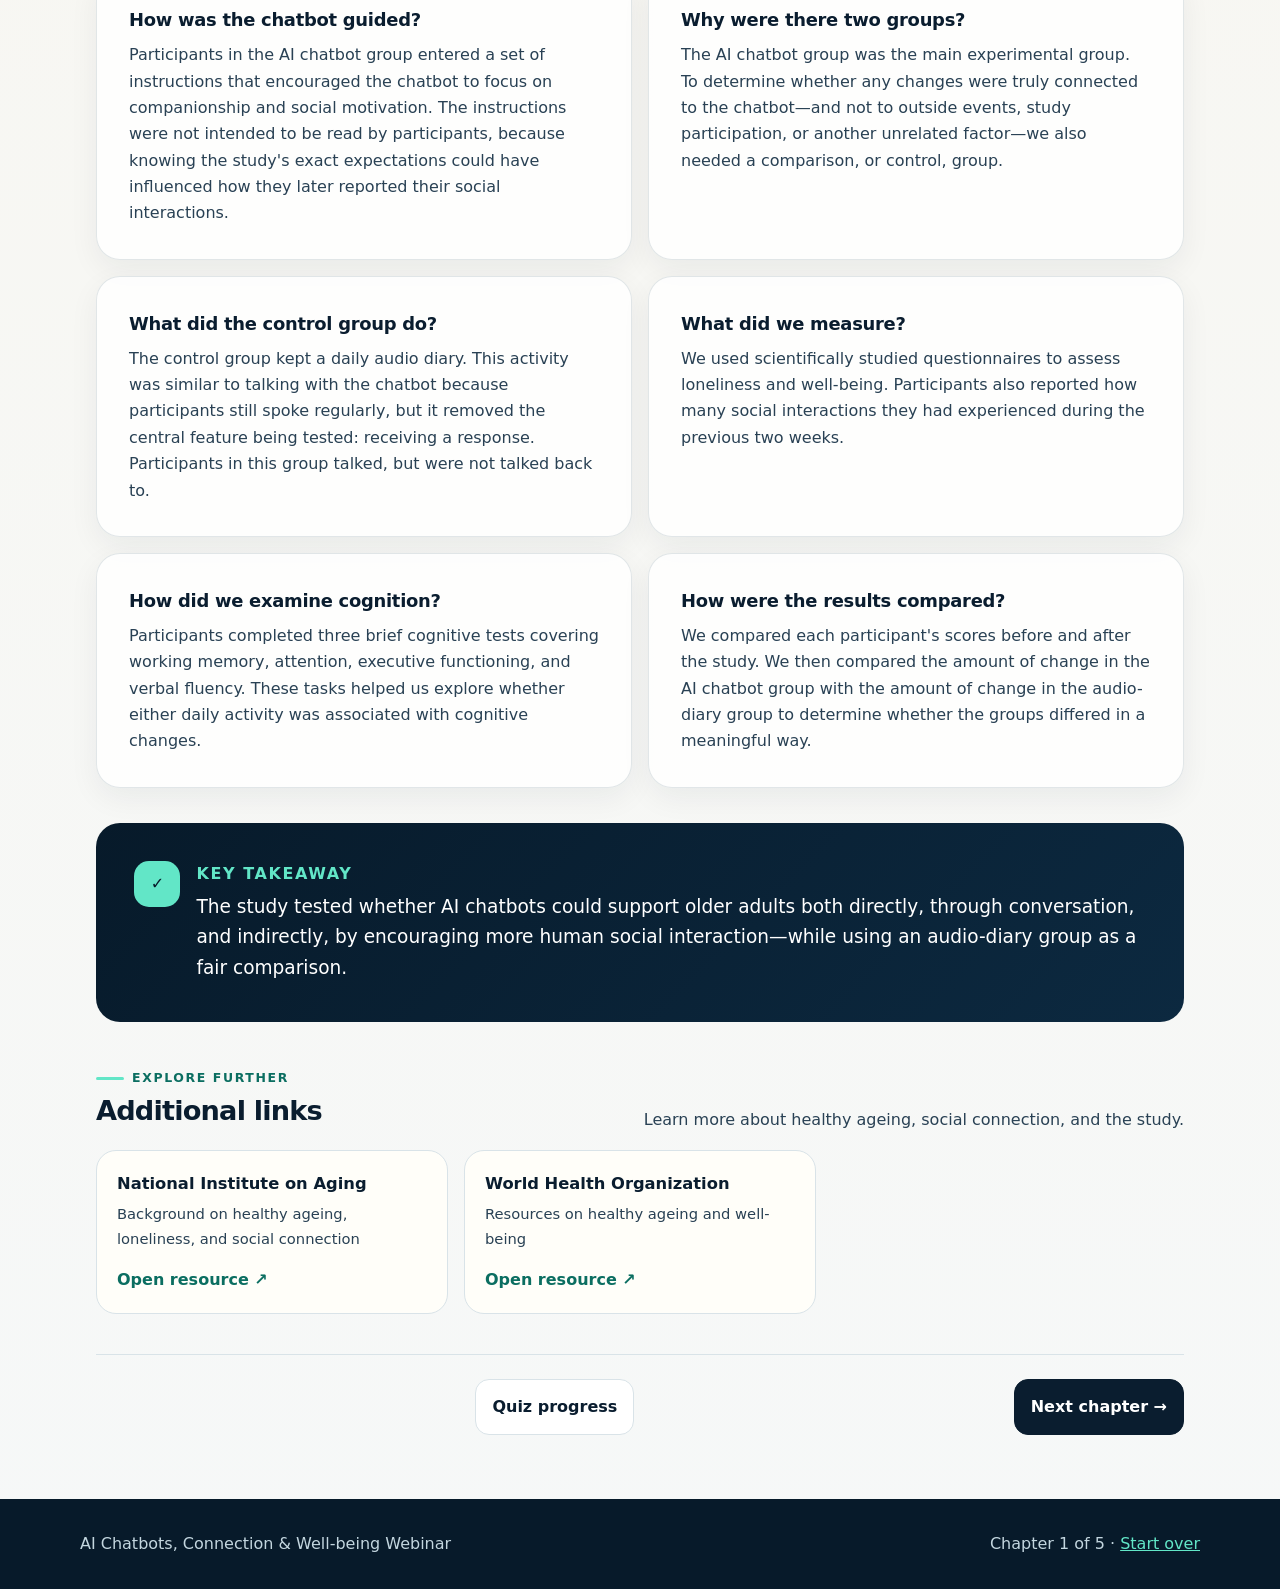
==== commit e84ecc8c: "Update index.html" ====
--- a/index.html
+++ b/index.html
@@ -444,45 +444,48 @@
 
 
 
-  <!-- ==========================================
-       VIDEO
-       ========================================== -->
-
-  <section
-    class="video-card"
-    aria-label="Chapter video"
-  >
-
-    <video
-      controls
-      preload="metadata"
-      poster="poster-01.png"
-    >
-
-      <source
-        src="media/01-research-overview.mp4"
-        type="video/mp4"
-      >
-
-      Your browser does not support HTML video.
-
-    </video>
-
-
-    <div class="video-note">
-
-      <span>
-        Watch the video for a plain-language introduction to the study.
-      </span>
-
-      <code>
-        media/01-research-overview.mp4
-      </code>
-
-    </div>
-
-  </section>
-
+ <!-- ==========================================
+     VIDEO
+     ========================================== -->
+
+<section
+  class="video-card"
+  aria-label="Chapter video"
+>
+
+  <div style="
+    position: relative;
+    width: 100%;
+    padding-bottom: 56.25%;
+    height: 0;
+    overflow: hidden;
+    border-radius: 12px;
+  ">
+
+    <iframe
+      src="https://www.youtube.com/embed/9HNn5sQUFWM"
+      title="Chapter 1: Research Overview"
+      style="
+        position: absolute;
+        top: 0;
+        left: 0;
+        width: 100%;
+        height: 100%;
+        border: 0;
+      "
+      allow="accelerometer; autoplay; clipboard-write; encrypted-media; gyroscope; picture-in-picture; web-share"
+      allowfullscreen
+    ></iframe>
+
+  </div>
+
+  <div class="video-note">
+    <span>
+      Watch the video for a plain-language introduction to the study.
+    </span>
+  </div>
+
+</section>
 
 
   <!-- ==========================================
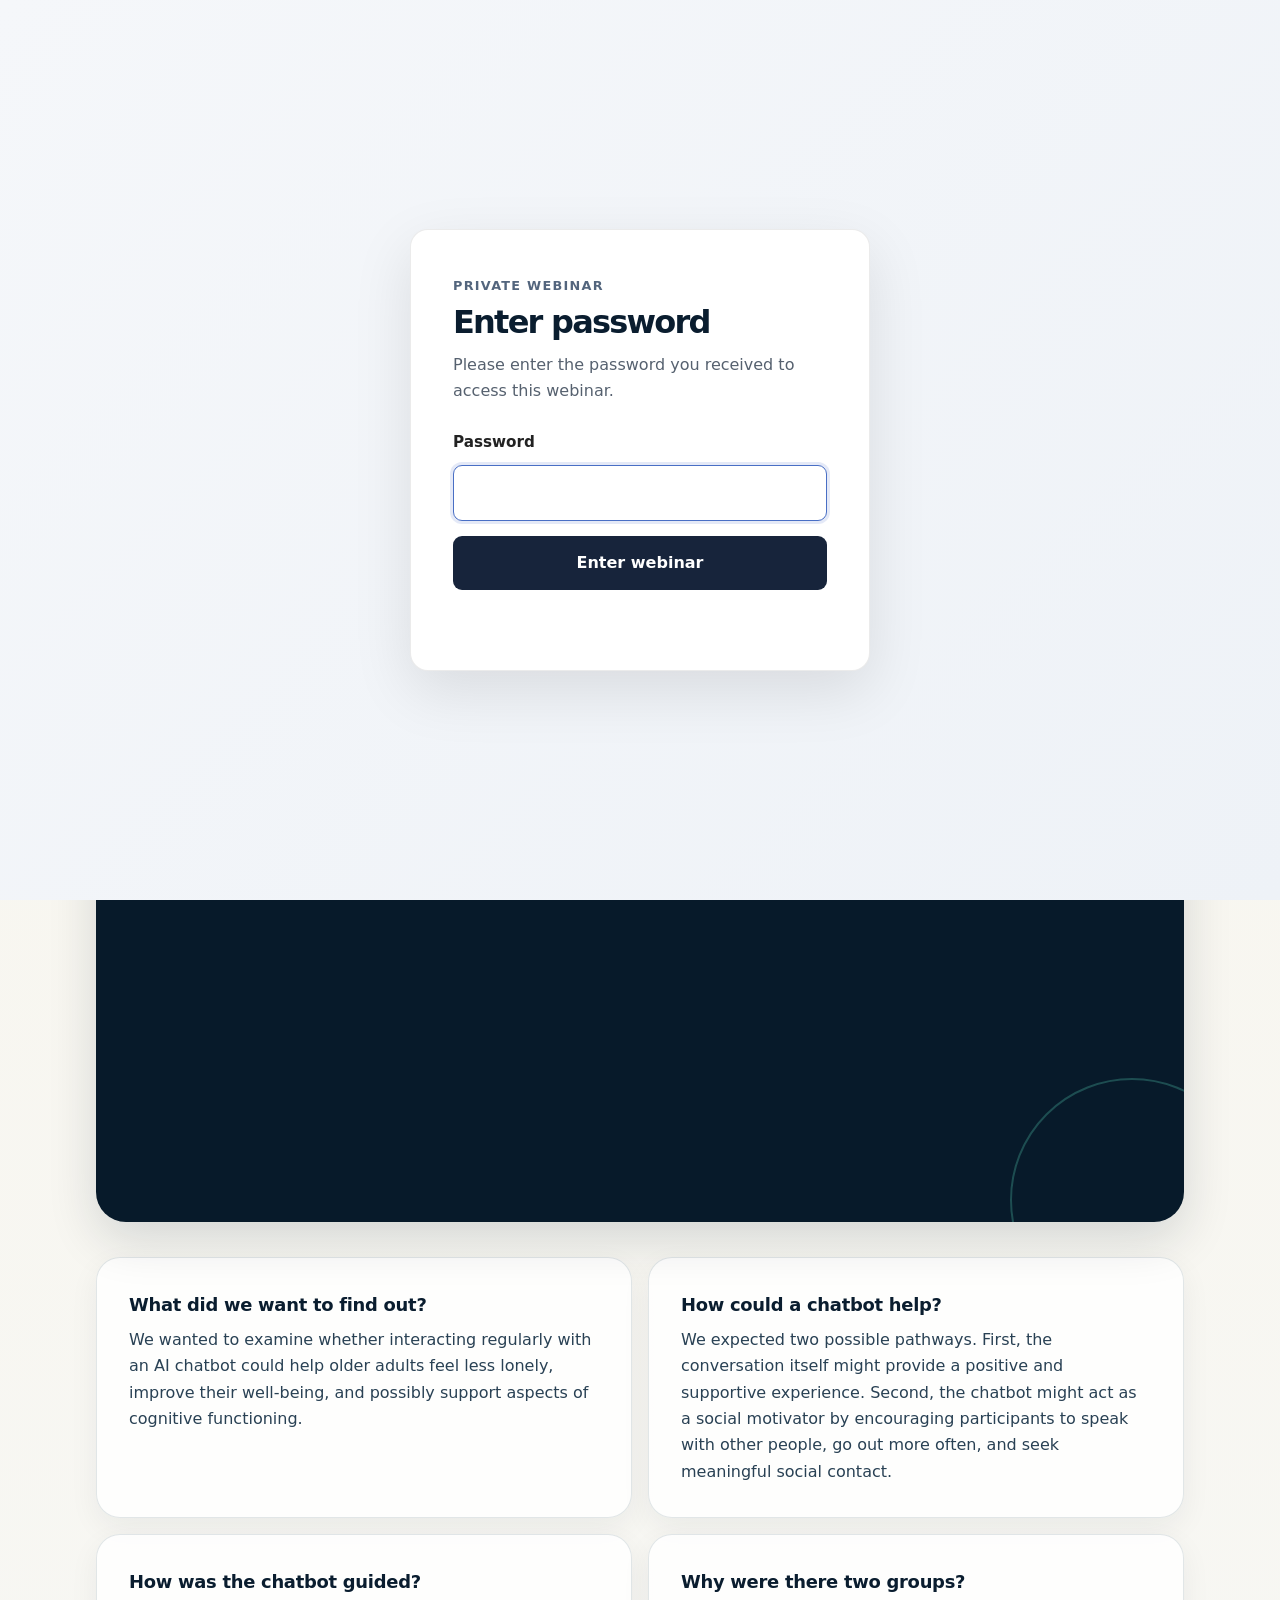
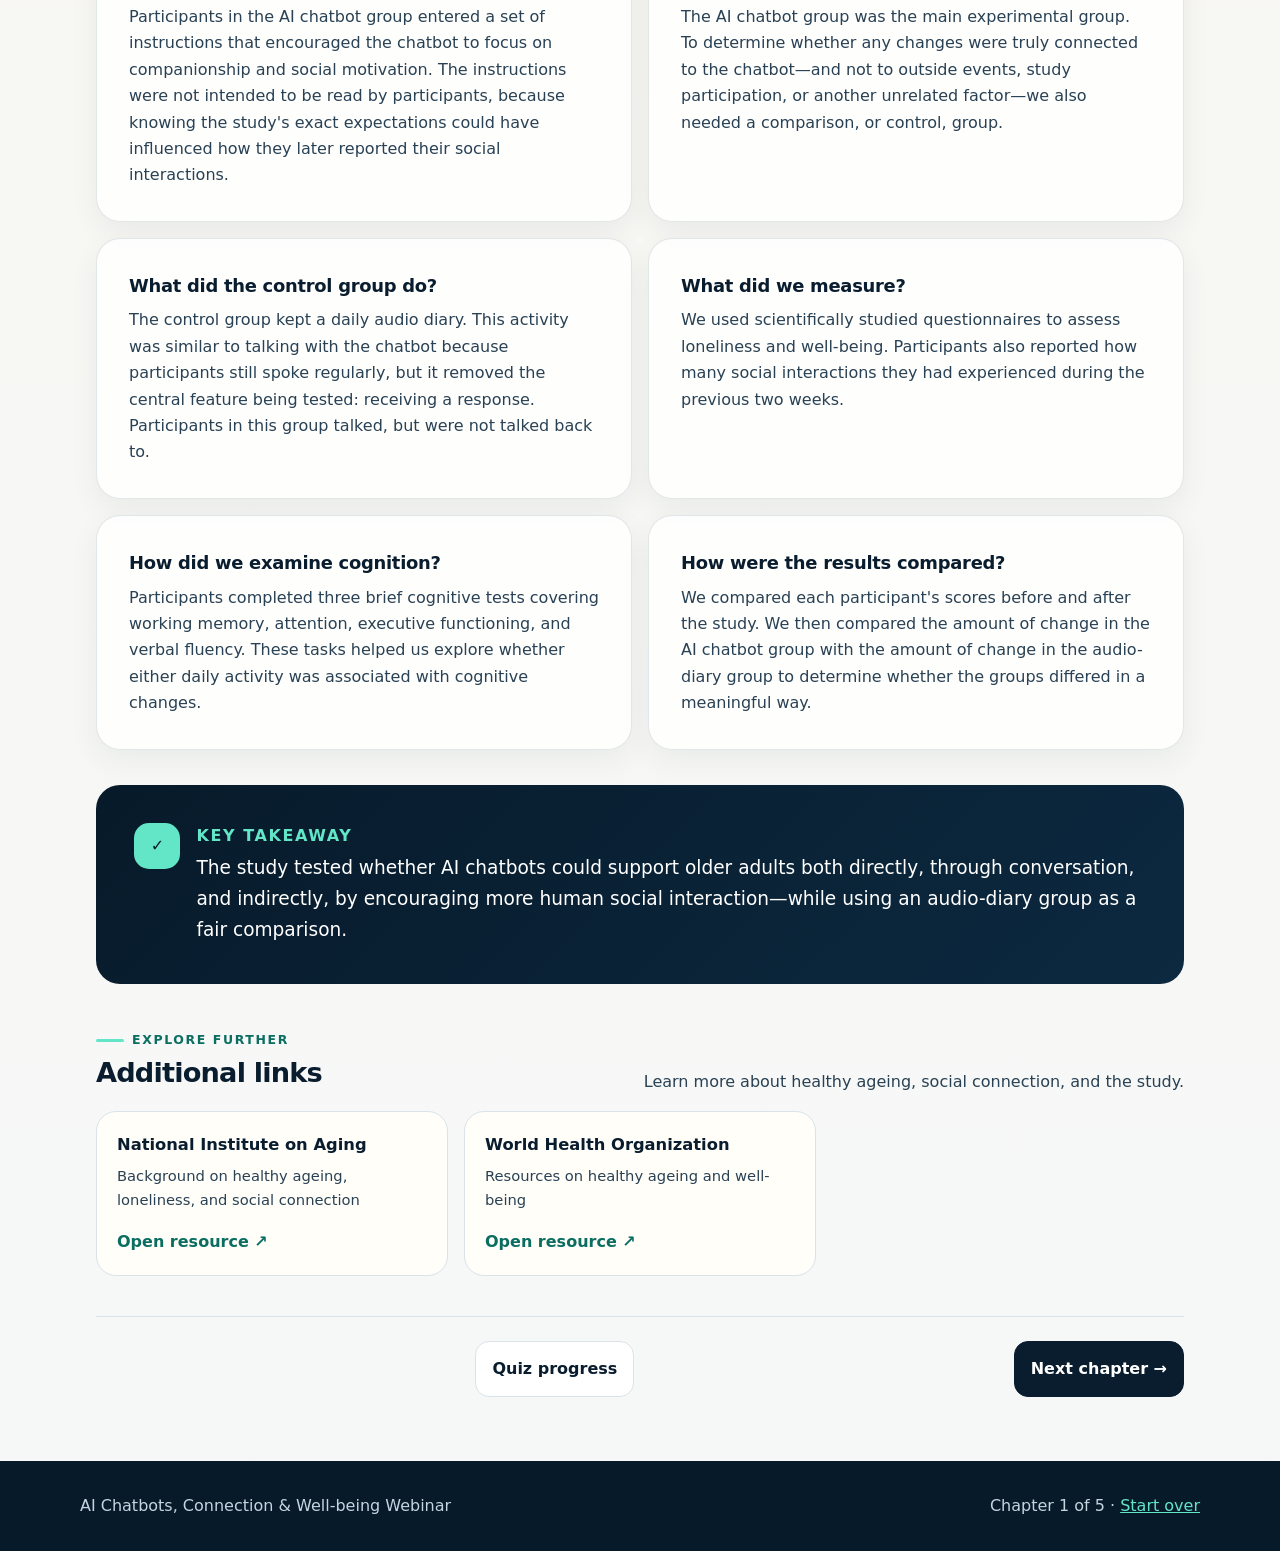
==== commit 7366aceb: "Remove video note section from index.html Removed video note section from the HTML." ====
--- a/index.html
+++ b/index.html
@@ -463,7 +463,7 @@
   ">
 
     <iframe
-      src="https://www.youtube.com/embed/9HNn5sQUFWM"
+      src="https://www.youtube.com/embed/920KCgfzd2c"
       title="Chapter 1: Research Overview"
       style="
         position: absolute;
@@ -479,11 +479,7 @@
 
   </div>
 
-  <div class="video-note">
-    <span>
-      Watch the video for a plain-language introduction to the study.
-    </span>
-  </div>
+
 
 </section>
 
